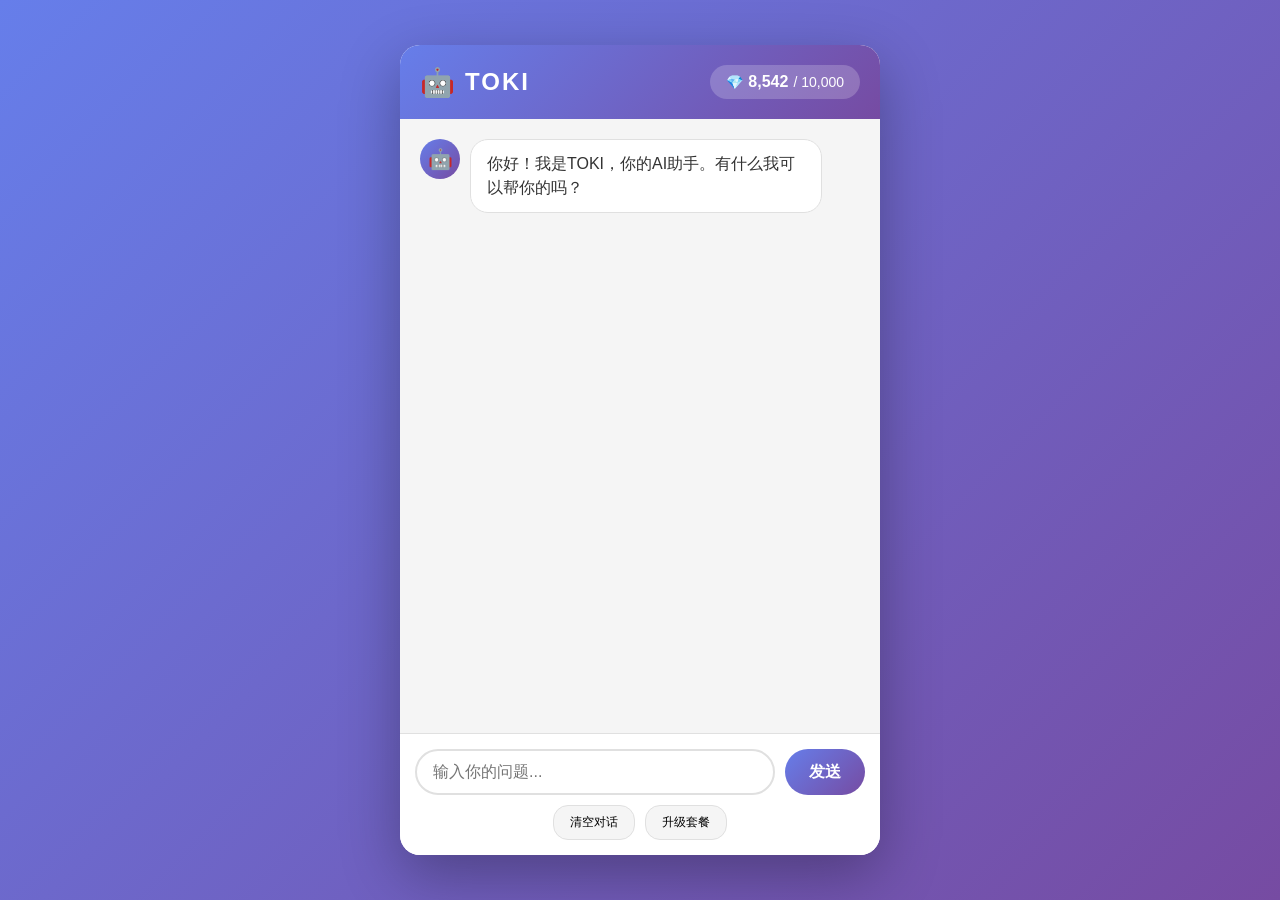
==== index.html @ 82716d37 "Initial commit: TOKI AI Assistant Demo" ====
<!DOCTYPE html>
<html lang="zh-CN">
<head>
    <meta charset="UTF-8">
    <meta name="viewport" content="width=device-width, initial-scale=1.0">
    <title>TOKI - AI助手</title>
    <link rel="stylesheet" href="style.css">
</head>
<body>
    <div class="app-container">
        <!-- 头部 -->
        <header class="app-header">
            <div class="logo">
                <span class="logo-icon">🤖</span>
                <span class="logo-text">TOKI</span>
            </div>
            <div class="token-info">
                <span class="token-icon">💎</span>
                <span class="token-count" id="tokenCount">8,542</span>
                <span class="token-total">/ 10,000</span>
            </div>
        </header>

        <!-- 对话区域 -->
        <main class="chat-container" id="chatContainer">
            <div class="welcome-message">
                <div class="bot-avatar">🤖</div>
                <div class="message bot">
                    你好！我是TOKI，你的AI助手。有什么我可以帮你的吗？
                </div>
            </div>
        </main>

        <!-- 输入区域 -->
        <footer class="input-container">
            <div class="input-wrapper">
                <input 
                    type="text" 
                    id="userInput" 
                    placeholder="输入你的问题..."
                    autocomplete="off"
                >
                <button id="sendBtn" class="send-btn">
                    发送
                </button>
            </div>
            <div class="input-actions">
                <button class="action-btn" id="clearBtn">清空对话</button>
                <button class="action-btn" id="upgradeBtn">升级套餐</button>
            </div>
        </footer>

        <!-- 套餐弹窗 -->
        <div class="modal" id="modal">
            <div class="modal-content">
                <div class="modal-header">
                    <h2>选择套餐</h2>
                    <span class="close-btn" id="closeModal">&times;</span>
                </div>
                <div class="plans">
                    <div class="plan">
                        <div class="plan-name">体验版</div>
                        <div class="plan-price">免费</div>
                        <div class="plan-tokens">10,000 tokens/月</div>
                        <button class="plan-btn">当前套餐</button>
                    </div>
                    <div class="plan recommended">
                        <div class="plan-badge">推荐</div>
                        <div class="plan-name">标准版</div>
                        <div class="plan-price">¥49.9<span>/月</span></div>
                        <div class="plan-tokens">500,000 tokens/月</div>
                        <button class="plan-btn">立即订阅</button>
                    </div>
                    <div class="plan">
                        <div class="plan-name">尊享版</div>
                        <div class="plan-price">¥99.9<span>/月</span></div>
                        <div class="plan-tokens">无限 tokens</div>
                        <button class="plan-btn">立即订阅</button>
                    </div>
                </div>
            </div>
        </div>
    </div>

    <script src="app.js"></script>
</body>
</html>
---- style.css ----
/* 全局样式 */
* {
    margin: 0;
    padding: 0;
    box-sizing: border-box;
}

body {
    font-family: -apple-system, BlinkMacSystemFont, 'Segoe UI', Roboto, 'Helvetica Neue', Arial, sans-serif;
    background: linear-gradient(135deg, #667eea 0%, #764ba2 100%);
    min-height: 100vh;
    display: flex;
    justify-content: center;
    align-items: center;
    padding: 20px;
}

.app-container {
    width: 100%;
    max-width: 480px;
    height: 90vh;
    background: #fff;
    border-radius: 20px;
    box-shadow: 0 20px 60px rgba(0, 0, 0, 0.3);
    display: flex;
    flex-direction: column;
    overflow: hidden;
}

/* 头部 */
.app-header {
    background: linear-gradient(135deg, #667eea 0%, #764ba2 100%);
    color: white;
    padding: 20px;
    display: flex;
    justify-content: space-between;
    align-items: center;
}

.logo {
    display: flex;
    align-items: center;
    gap: 10px;
}

.logo-icon {
    font-size: 28px;
}

.logo-text {
    font-size: 24px;
    font-weight: bold;
    letter-spacing: 2px;
}

.token-info {
    background: rgba(255, 255, 255, 0.2);
    padding: 8px 16px;
    border-radius: 20px;
    display: flex;
    align-items: center;
    gap: 5px;
    font-size: 14px;
}

.token-count {
    font-weight: bold;
    font-size: 16px;
}

/* 对话区域 */
.chat-container {
    flex: 1;
    overflow-y: auto;
    padding: 20px;
    background: #f5f5f5;
}

.welcome-message {
    display: flex;
    gap: 10px;
    margin-bottom: 20px;
}

.bot-avatar {
    width: 40px;
    height: 40px;
    background: linear-gradient(135deg, #667eea 0%, #764ba2 100%);
    border-radius: 50%;
    display: flex;
    align-items: center;
    justify-content: center;
    font-size: 20px;
    flex-shrink: 0;
}

.message {
    max-width: 80%;
    padding: 12px 16px;
    border-radius: 18px;
    margin-bottom: 12px;
    line-height: 1.5;
    word-wrap: break-word;
}

.message.bot {
    background: white;
    color: #333;
    border: 1px solid #e0e0e0;
    align-self: flex-start;
}

.message.user {
    background: linear-gradient(135deg, #667eea 0%, #764ba2 100%);
    color: white;
    align-self: flex-end;
    margin-left: auto;
}

.user-message-wrapper {
    display: flex;
    justify-content: flex-end;
    margin-bottom: 12px;
}

/* 输入区域 */
.input-container {
    padding: 15px;
    background: white;
    border-top: 1px solid #e0e0e0;
}

.input-wrapper {
    display: flex;
    gap: 10px;
    margin-bottom: 10px;
}

#userInput {
    flex: 1;
    padding: 12px 16px;
    border: 2px solid #e0e0e0;
    border-radius: 25px;
    font-size: 16px;
    outline: none;
    transition: border-color 0.3s;
}

#userInput:focus {
    border-color: #667eea;
}

.send-btn {
    padding: 12px 24px;
    background: linear-gradient(135deg, #667eea 0%, #764ba2 100%);
    color: white;
    border: none;
    border-radius: 25px;
    font-size: 16px;
    font-weight: bold;
    cursor: pointer;
    transition: transform 0.2s, box-shadow 0.2s;
}

.send-btn:hover {
    transform: translateY(-2px);
    box-shadow: 0 5px 20px rgba(102, 126, 234, 0.4);
}

.send-btn:active {
    transform: translateY(0);
}

.input-actions {
    display: flex;
    gap: 10px;
    justify-content: center;
}

.action-btn {
    padding: 8px 16px;
    background: #f5f5f5;
    border: 1px solid #e0e0e0;
    border-radius: 15px;
    font-size: 12px;
    cursor: pointer;
    transition: background 0.2s;
}

.action-btn:hover {
    background: #e0e0e0;
}

/* 弹窗 */
.modal {
    display: none;
    position: fixed;
    top: 0;
    left: 0;
    width: 100%;
    height: 100%;
    background: rgba(0, 0, 0, 0.5);
    justify-content: center;
    align-items: center;
    z-index: 1000;
}

.modal.active {
    display: flex;
}

.modal-content {
    background: white;
    border-radius: 20px;
    padding: 30px;
    max-width: 500px;
    width: 90%;
    max-height: 80vh;
    overflow-y: auto;
}

.modal-header {
    display: flex;
    justify-content: space-between;
    align-items: center;
    margin-bottom: 20px;
}

.modal-header h2 {
    font-size: 24px;
}

.close-btn {
    font-size: 28px;
    cursor: pointer;
    color: #999;
}

.close-btn:hover {
    color: #333;
}

/* 套餐卡片 */
.plans {
    display: flex;
    flex-direction: column;
    gap: 15px;
}

.plan {
    position: relative;
    border: 2px solid #e0e0e0;
    border-radius: 15px;
    padding: 20px;
    text-align: center;
    transition: border-color 0.3s, transform 0.2s;
}

.plan:hover {
    border-color: #667eea;
    transform: translateY(-2px);
}

.plan.recommended {
    border-color: #667eea;
    background: linear-gradient(135deg, rgba(102, 126, 234, 0.05) 0%, rgba(118, 75, 162, 0.05) 100%);
}

.plan-badge {
    position: absolute;
    top: -10px;
    right: 10px;
    background: linear-gradient(135deg, #667eea 0%, #764ba2 100%);
    color: white;
    padding: 4px 12px;
    border-radius: 10px;
    font-size: 12px;
    font-weight: bold;
}

.plan-name {
    font-size: 18px;
    font-weight: bold;
    margin-bottom: 10px;
}

.plan-price {
    font-size: 32px;
    font-weight: bold;
    color: #667eea;
    margin-bottom: 5px;
}

.plan-price span {
    font-size: 16px;
    color: #999;
}

.plan-tokens {
    font-size: 14px;
    color: #666;
    margin-bottom: 15px;
}

.plan-btn {
    width: 100%;
    padding: 12px;
    background: linear-gradient(135deg, #667eea 0%, #764ba2 100%);
    color: white;
    border: none;
    border-radius: 10px;
    font-size: 16px;
    font-weight: bold;
    cursor: pointer;
    transition: transform 0.2s;
}

.plan-btn:hover {
    transform: translateY(-2px);
}

/* 加载动画 */
.typing-indicator {
    display: flex;
    gap: 5px;
    padding: 12px 16px;
}

.typing-indicator span {
    width: 8px;
    height: 8px;
    background: #667eea;
    border-radius: 50%;
    animation: typing 1.4s infinite;
}

.typing-indicator span:nth-child(2) {
    animation-delay: 0.2s;
}

.typing-indicator span:nth-child(3) {
    animation-delay: 0.4s;
}

@keyframes typing {
    0%, 60%, 100% {
        transform: translateY(0);
    }
    30% {
        transform: translateY(-10px);
    }
}

/* 响应式 */
@media (max-width: 600px) {
    body {
        padding: 0;
    }
    
    .app-container {
        height: 100vh;
        border-radius: 0;
    }
}

/* 滚动条美化 */
::-webkit-scrollbar {
    width: 6px;
}

::-webkit-scrollbar-track {
    background: #f1f1f1;
}

::-webkit-scrollbar-thumb {
    background: #667eea;
    border-radius: 3px;
}

::-webkit-scrollbar-thumb:hover {
    background: #764ba2;
}
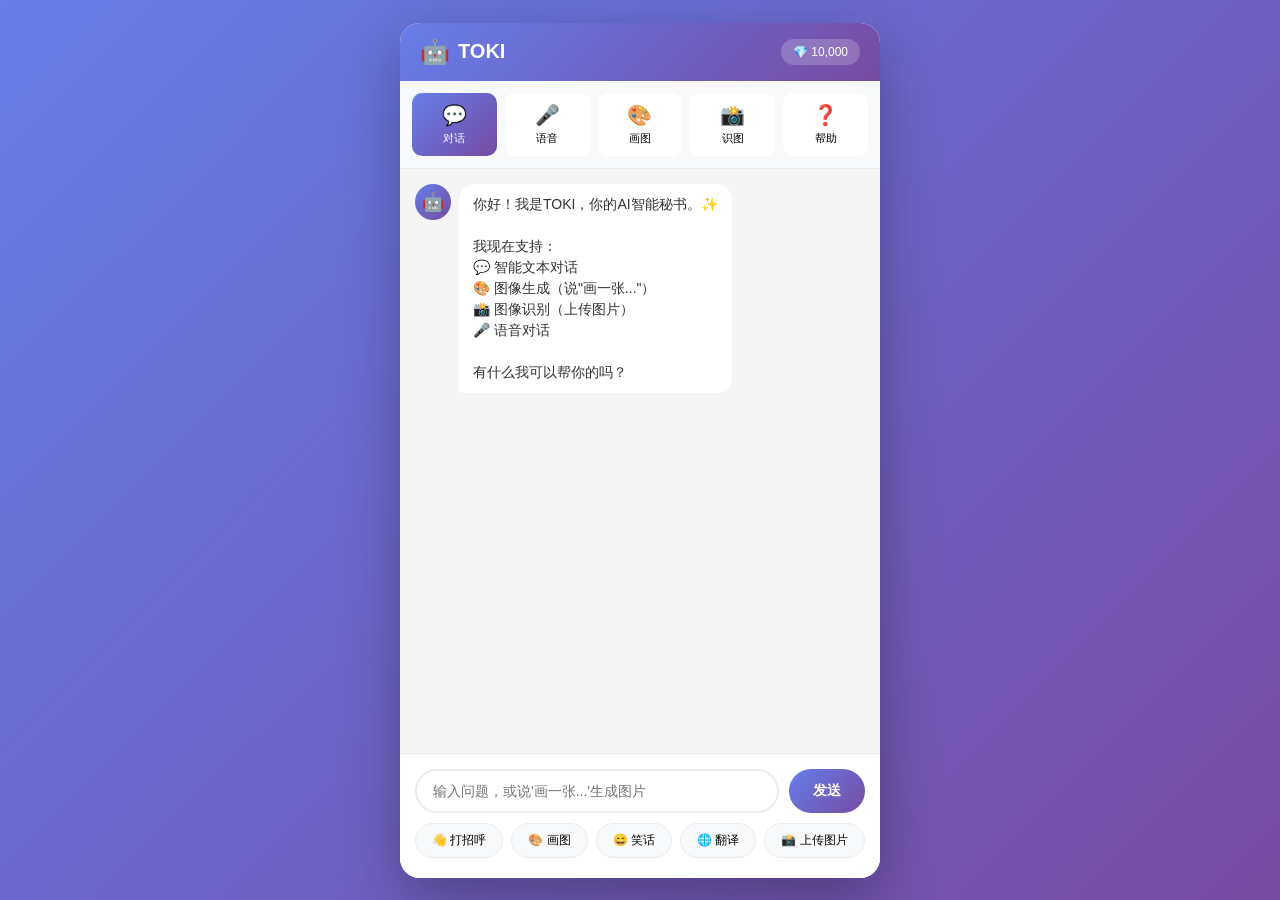
==== commit ceb1025a: "修复图像生成：正确调用图像生成API并显示图片" ====
--- a/index.html
+++ b/index.html
@@ -2,9 +2,267 @@
 <html lang="zh-CN">
 <head>
     <meta charset="UTF-8">
-    <meta name="viewport" content="width=device-width, initial-scale=1.0">
-    <title>TOKI - AI助手</title>
-    <link rel="stylesheet" href="style.css">
+    <meta name="viewport" content="width=device-width, initial-scale=1.0, maximum-scale=1.0, user-scalable=no">
+    <title>TOKI - AI智能秘书</title>
+    <style>
+        * {
+            margin: 0;
+            padding: 0;
+            box-sizing: border-box;
+        }
+        
+        body {
+            font-family: -apple-system, BlinkMacSystemFont, 'Segoe UI', Roboto, sans-serif;
+            background: linear-gradient(135deg, #667eea 0%, #764ba2 100%);
+            min-height: 100vh;
+            display: flex;
+            justify-content: center;
+            align-items: center;
+            padding: 10px;
+        }
+        
+        .app-container {
+            width: 100%;
+            max-width: 480px;
+            height: 95vh;
+            background: #fff;
+            border-radius: 20px;
+            box-shadow: 0 20px 60px rgba(0, 0, 0, 0.3);
+            display: flex;
+            flex-direction: column;
+            overflow: hidden;
+        }
+        
+        /* 头部 */
+        .app-header {
+            background: linear-gradient(135deg, #667eea 0%, #764ba2 100%);
+            color: white;
+            padding: 15px 20px;
+            display: flex;
+            justify-content: space-between;
+            align-items: center;
+        }
+        
+        .logo {
+            display: flex;
+            align-items: center;
+            gap: 8px;
+        }
+        
+        .logo-icon {
+            font-size: 24px;
+        }
+        
+        .logo-text {
+            font-size: 20px;
+            font-weight: bold;
+        }
+        
+        .token-info {
+            background: rgba(255, 255, 255, 0.2);
+            padding: 6px 12px;
+            border-radius: 15px;
+            font-size: 12px;
+        }
+        
+        /* 功能导航 */
+        .feature-nav {
+            display: grid;
+            grid-template-columns: repeat(5, 1fr);
+            gap: 8px;
+            padding: 12px;
+            background: #f8f9fa;
+            border-bottom: 1px solid #e9ecef;
+        }
+        
+        .feature-btn {
+            display: flex;
+            flex-direction: column;
+            align-items: center;
+            gap: 4px;
+            padding: 10px 6px;
+            background: white;
+            border: none;
+            border-radius: 10px;
+            cursor: pointer;
+            transition: all 0.3s;
+            font-size: 11px;
+        }
+        
+        .feature-btn:hover {
+            transform: translateY(-2px);
+            box-shadow: 0 4px 12px rgba(102, 126, 234, 0.2);
+        }
+        
+        .feature-btn.active {
+            background: linear-gradient(135deg, #667eea 0%, #764ba2 100%);
+            color: white;
+        }
+        
+        .feature-icon {
+            font-size: 20px;
+        }
+        
+        /* 对话区域 */
+        .chat-container {
+            flex: 1;
+            overflow-y: auto;
+            padding: 15px;
+            background: #f5f5f5;
+        }
+        
+        .message-wrapper {
+            display: flex;
+            gap: 8px;
+            margin-bottom: 15px;
+        }
+        
+        .bot-avatar {
+            width: 36px;
+            height: 36px;
+            background: linear-gradient(135deg, #667eea 0%, #764ba2 100%);
+            border-radius: 50%;
+            display: flex;
+            align-items: center;
+            justify-content: center;
+            font-size: 18px;
+            flex-shrink: 0;
+        }
+        
+        .message {
+            max-width: 75%;
+            padding: 10px 14px;
+            border-radius: 16px;
+            line-height: 1.5;
+            font-size: 14px;
+        }
+        
+        .message.bot {
+            background: white;
+            color: #333;
+            border-bottom-left-radius: 4px;
+        }
+        
+        .message.user {
+            background: linear-gradient(135deg, #667eea 0%, #764ba2 100%);
+            color: white;
+            margin-left: auto;
+            border-bottom-right-radius: 4px;
+        }
+        
+        .message img {
+            max-width: 100%;
+            border-radius: 8px;
+            margin-top: 8px;
+        }
+        
+        .user-message-wrapper {
+            display: flex;
+            justify-content: flex-end;
+            margin-bottom: 15px;
+        }
+        
+        /* 路由信息 */
+        .routing-info {
+            font-size: 10px;
+            color: #888;
+            margin-top: 4px;
+            padding: 2px 6px;
+            background: #f0f0f0;
+            border-radius: 4px;
+            display: inline-block;
+        }
+        
+        /* 输入区域 */
+        .input-container {
+            padding: 15px;
+            background: white;
+            border-top: 1px solid #e9ecef;
+        }
+        
+        .input-wrapper {
+            display: flex;
+            gap: 10px;
+            margin-bottom: 10px;
+        }
+        
+        #userInput {
+            flex: 1;
+            padding: 12px 16px;
+            border: 2px solid #e9ecef;
+            border-radius: 24px;
+            font-size: 14px;
+            outline: none;
+        }
+        
+        #userInput:focus {
+            border-color: #667eea;
+        }
+        
+        .send-btn {
+            padding: 12px 24px;
+            background: linear-gradient(135deg, #667eea 0%, #764ba2 100%);
+            color: white;
+            border: none;
+            border-radius: 24px;
+            font-size: 14px;
+            font-weight: 600;
+            cursor: pointer;
+        }
+        
+        .send-btn:disabled {
+            opacity: 0.6;
+            cursor: not-allowed;
+        }
+        
+        /* 快捷操作 */
+        .quick-actions {
+            display: flex;
+            gap: 8px;
+            overflow-x: auto;
+            padding-bottom: 5px;
+        }
+        
+        .quick-action {
+            padding: 8px 16px;
+            background: #f8f9fa;
+            border: 1px solid #e9ecef;
+            border-radius: 20px;
+            font-size: 12px;
+            white-space: nowrap;
+            cursor: pointer;
+        }
+        
+        .quick-action:hover {
+            background: #667eea;
+            color: white;
+            border-color: #667eea;
+        }
+        
+        /* 图片预览 */
+        .image-preview {
+            max-width: 200px;
+            border-radius: 8px;
+            margin: 8px 0;
+        }
+        
+        /* 隐藏的文件输入 */
+        #imageInput {
+            display: none;
+        }
+        
+        /* 响应式 */
+        @media (max-width: 768px) {
+            body {
+                padding: 0;
+            }
+            
+            .app-container {
+                border-radius: 0;
+                height: 100vh;
+            }
+        }
+    </style>
 </head>
 <body>
     <div class="app-container">
@@ -15,73 +273,317 @@
                 <span class="logo-text">TOKI</span>
             </div>
             <div class="token-info">
-                <span class="token-icon">💎</span>
-                <span class="token-count" id="tokenCount">8,542</span>
-                <span class="token-total">/ 10,000</span>
+                <span>💎</span>
+                <span id="tokenCount">10,000</span>
             </div>
         </header>
-
+        
+        <!-- 功能导航 -->
+        <div class="feature-nav">
+            <button class="feature-btn active" onclick="switchMode('chat')">
+                <span class="feature-icon">💬</span>
+                <span>对话</span>
+            </button>
+            <button class="feature-btn" onclick="window.location.href='voice-assistant/'">
+                <span class="feature-icon">🎤</span>
+                <span>语音</span>
+            </button>
+            <button class="feature-btn" onclick="switchMode('image_gen')">
+                <span class="feature-icon">🎨</span>
+                <span>画图</span>
+            </button>
+            <button class="feature-btn" onclick="switchMode('vision')">
+                <span class="feature-icon">📸</span>
+                <span>识图</span>
+            </button>
+            <button class="feature-btn" onclick="showHelp()">
+                <span class="feature-icon">❓</span>
+                <span>帮助</span>
+            </button>
+        </div>
+        
         <!-- 对话区域 -->
         <main class="chat-container" id="chatContainer">
-            <div class="welcome-message">
+            <div class="message-wrapper">
                 <div class="bot-avatar">🤖</div>
                 <div class="message bot">
-                    你好！我是TOKI，你的AI助手。有什么我可以帮你的吗？
+                    你好！我是TOKI，你的AI智能秘书。✨<br><br>
+                    我现在支持：<br>
+                    💬 智能文本对话<br>
+                    🎨 图像生成（说"画一张..."）<br>
+                    📸 图像识别（上传图片）<br>
+                    🎤 语音对话<br><br>
+                    有什么我可以帮你的吗？
                 </div>
             </div>
         </main>
-
+        
         <!-- 输入区域 -->
         <footer class="input-container">
             <div class="input-wrapper">
                 <input 
                     type="text" 
                     id="userInput" 
-                    placeholder="输入你的问题..."
+                    placeholder="输入问题，或说'画一张...'生成图片"
                     autocomplete="off"
                 >
-                <button id="sendBtn" class="send-btn">
-                    发送
-                </button>
+                <button id="sendBtn" class="send-btn">发送</button>
+                <input type="file" id="imageInput" accept="image/*">
             </div>
-            <div class="input-actions">
-                <button class="action-btn" id="clearBtn">清空对话</button>
-                <button class="action-btn" id="upgradeBtn">升级套餐</button>
+            <div class="quick-actions">
+                <button class="quick-action" onclick="quickSend('你好')">👋 打招呼</button>
+                <button class="quick-action" onclick="quickSend('画一只可爱的猫咪')">🎨 画图</button>
+                <button class="quick-action" onclick="quickSend('讲个笑话')">😄 笑话</button>
+                <button class="quick-action" onclick="quickSend('翻译Hello')">🌐 翻译</button>
+                <button class="quick-action" onclick="uploadImage()">📸 上传图片</button>
             </div>
         </footer>
-
-        <!-- 套餐弹窗 -->
-        <div class="modal" id="modal">
-            <div class="modal-content">
-                <div class="modal-header">
-                    <h2>选择套餐</h2>
-                    <span class="close-btn" id="closeModal">&times;</span>
-                </div>
-                <div class="plans">
-                    <div class="plan">
-                        <div class="plan-name">体验版</div>
-                        <div class="plan-price">免费</div>
-                        <div class="plan-tokens">10,000 tokens/月</div>
-                        <button class="plan-btn">当前套餐</button>
+    </div>
+    
+    <!-- 引入智能路由器 -->
+    <script src="smart-router.js"></script>
+    
+    <script>
+        // 初始化智能路由器
+        const router = new TOKISmartRouter();
+        
+        // 状态管理
+        const state = {
+            tokens: 10000,
+            messages: [],
+            currentMode: 'chat',
+            isTyping: false
+        };
+        
+        // DOM 元素
+        const chatContainer = document.getElementById('chatContainer');
+        const userInput = document.getElementById('userInput');
+        const sendBtn = document.getElementById('sendBtn');
+        const tokenCount = document.getElementById('tokenCount');
+        const imageInput = document.getElementById('imageInput');
+        
+        // 初始化
+        document.addEventListener('DOMContentLoaded', () => {
+            setupEventListeners();
+            console.log('✅ TOKI 智能路由器已启用');
+            console.log('📋 可用模型:', router.getAvailableModels());
+        });
+        
+        // 事件监听
+        function setupEventListeners() {
+            sendBtn.addEventListener('click', sendMessage);
+            userInput.addEventListener('keypress', (e) => {
+                if (e.key === 'Enter' && !e.shiftKey) {
+                    e.preventDefault();
+                    sendMessage();
+                }
+            });
+            
+            // 图片上传
+            imageInput.addEventListener('change', handleImageUpload);
+        }
+        
+        // 发送消息（智能路由）
+        async function sendMessage() {
+            const message = userInput.value.trim();
+            if (!message || state.isTyping) return;
+            
+            // 添加用户消息
+            addMessage(message, 'user');
+            userInput.value = '';
+            sendBtn.disabled = true;
+            
+            // 显示思考动画
+            showTypingIndicator();
+            
+            try {
+                // 🔍 判断请求类型
+                const requestType = router.classifyRequest(message);
+                console.log('🔍 请求类型:', requestType);
+                
+                let response;
+                let routing;
+                
+                // 🎨 如果是图像生成，调用专门的API
+                if (requestType === 'image_gen') {
+                    console.log('🎨 调用图像生成API...');
+                    response = await router.generateImage(message);
+                    routing = response.routing;
+                    
+                    // 提取图片URL
+                    const imageUrl = response.data[0].url;
+                    console.log('📸 图片URL:', imageUrl);
+                    
+                    // 移除思考动画
+                    hideTypingIndicator();
+                    
+                    // 显示图片
+                    addMessage(`<img src="${imageUrl}" style="max-width:100%;border-radius:8px;">`, 'bot', routing);
+                    addMessage('🎨 图片已生成！', 'bot', routing);
+                } else {
+                    // 💬 文本对话
+                    response = await router.chat([{role: 'user', content: message}]);
+                    
+                    // 提取回复
+                    const text = response.choices[0].message.content;
+                    routing = response.routing;
+                    
+                    // 移除思考动画
+                    hideTypingIndicator();
+                    
+                    // 添加AI回复（带路由信息）
+                    addMessage(text, 'bot', routing);
+                }
+                
+                // 扣除Token
+                if (response.usage) {
+                    state.tokens -= response.usage.total_tokens;
+                    updateTokenDisplay();
+                }
+                
+            } catch (error) {
+                console.error('❌ 错误:', error);
+                hideTypingIndicator();
+                addMessage('网络连接失败，请重试', 'bot');
+            }
+            
+            sendBtn.disabled = false;
+        }
+        
+        // 快捷发送
+        function quickSend(text) {
+            userInput.value = text;
+            sendMessage();
+        }
+        
+        // 上传图片
+        function uploadImage() {
+            imageInput.click();
+        }
+        
+        // 处理图片上传
+        async function handleImageUpload(event) {
+            const file = event.target.files[0];
+            if (!file) return;
+            
+            // 显示图片预览
+            const reader = new FileReader();
+            reader.onload = async (e) => {
+                const imageUrl = e.target.result;
+                
+                // 添加用户消息（图片）
+                addMessage(`<img src="${imageUrl}" class="image-preview">`, 'user');
+                
+                // 显示思考动画
+                showTypingIndicator();
+                
+                try {
+                    // 调用图像理解
+                    const response = await router.analyzeImage(imageUrl, '这张图片里有什么？');
+                    
+                    const text = response.choices[0].message.content;
+                    
+                    hideTypingIndicator();
+                    addMessage(text, 'bot', response.routing);
+                    
+                } catch (error) {
+                    hideTypingIndicator();
+                    addMessage('图像识别失败，请重试', 'bot');
+                }
+            };
+            
+            reader.readAsDataURL(file);
+        }
+        
+        // 添加消息
+        function addMessage(content, type, routing = null) {
+            const div = document.createElement('div');
+            
+            if (type === 'user') {
+                div.className = 'user-message-wrapper';
+                div.innerHTML = `<div class="message user">${content}</div>`;
+            } else {
+                div.className = 'message-wrapper';
+                let routingHtml = '';
+                if (routing) {
+                    routingHtml = `<div class="routing-info">🔀 ${routing.requestType} → ${routing.selectedModel}</div>`;
+                }
+                div.innerHTML = `
+                    <div class="bot-avatar">🤖</div>
+                    <div>
+                        <div class="message bot">${content}</div>
+                        ${routingHtml}
                     </div>
-                    <div class="plan recommended">
-                        <div class="plan-badge">推荐</div>
-                        <div class="plan-name">标准版</div>
-                        <div class="plan-price">¥49.9<span>/月</span></div>
-                        <div class="plan-tokens">500,000 tokens/月</div>
-                        <button class="plan-btn">立即订阅</button>
-                    </div>
-                    <div class="plan">
-                        <div class="plan-name">尊享版</div>
-                        <div class="plan-price">¥99.9<span>/月</span></div>
-                        <div class="plan-tokens">无限 tokens</div>
-                        <button class="plan-btn">立即订阅</button>
-                    </div>
-                </div>
-            </div>
-        </div>
-    </div>
-
-    <script src="app.js"></script>
+                `;
+            }
+            
+            chatContainer.appendChild(div);
+            chatContainer.scrollTop = chatContainer.scrollHeight;
+        }
+        
+        // 显示思考动画
+        function showTypingIndicator() {
+            state.isTyping = true;
+            const div = document.createElement('div');
+            div.className = 'message-wrapper';
+            div.id = 'typingIndicator';
+            div.innerHTML = `
+                <div class="bot-avatar">🤖</div>
+                <div class="message bot">思考中...</div>
+            `;
+            chatContainer.appendChild(div);
+            chatContainer.scrollTop = chatContainer.scrollHeight;
+        }
+        
+        // 隐藏思考动画
+        function hideTypingIndicator() {
+            state.isTyping = false;
+            const indicator = document.getElementById('typingIndicator');
+            if (indicator) indicator.remove();
+        }
+        
+        // 更新Token显示
+        function updateTokenDisplay() {
+            tokenCount.textContent = state.tokens.toLocaleString();
+        }
+        
+        // 切换模式
+        function switchMode(mode) {
+            state.currentMode = mode;
+            
+            // 更新UI提示
+            if (mode === 'image_gen') {
+                userInput.placeholder = '描述你想画的图片...';
+                addMessage('🎨 图像生成模式：描述你想画的图片，我会帮你生成！', 'bot');
+            } else if (mode === 'vision') {
+                userInput.placeholder = '点击下方"上传图片"按钮...';
+                addMessage('📸 图像识别模式：上传图片，我会帮你分析内容！', 'bot');
+            } else {
+                userInput.placeholder = '输入你的问题...';
+            }
+            
+            // 更新按钮状态
+            document.querySelectorAll('.feature-btn').forEach((btn, index) => {
+                btn.classList.remove('active');
+                if ((mode === 'chat' && index === 0) || 
+                    (mode === 'image_gen' && index === 2) ||
+                    (mode === 'vision' && index === 3)) {
+                    btn.classList.add('active');
+                }
+            });
+        }
+        
+        // 显示帮助
+        function showHelp() {
+            addMessage(`
+                📖 使用指南：<br><br>
+                💬 文本对话：直接输入问题<br>
+                🎨 图像生成：说"画一张..."或"生成图片..."<br>
+                📸 图像识别：点击"上传图片"按钮<br>
+                🎤 语音对话：点击"语音"按钮<br><br>
+                🔀 智能路由：我会自动选择最合适的模型！
+            `, 'bot');
+        }
+    </script>
 </body>
 </html>
